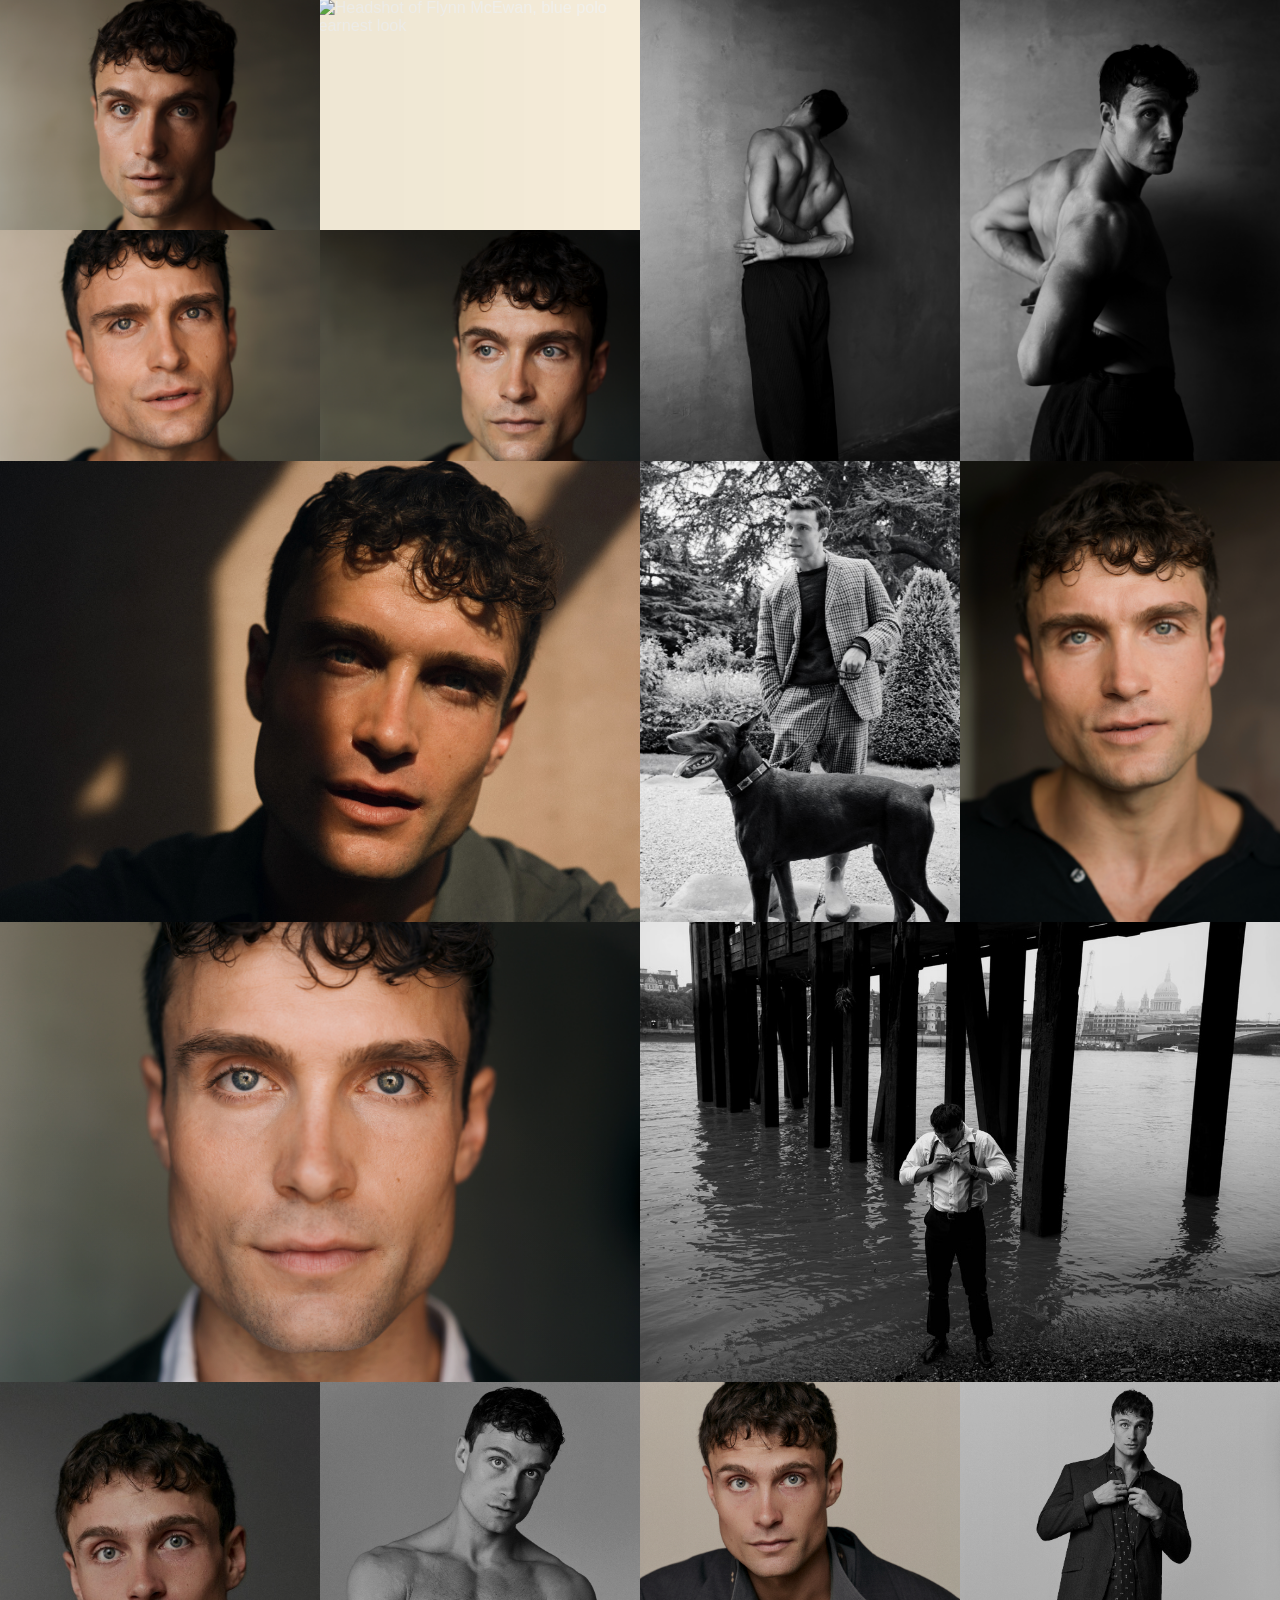
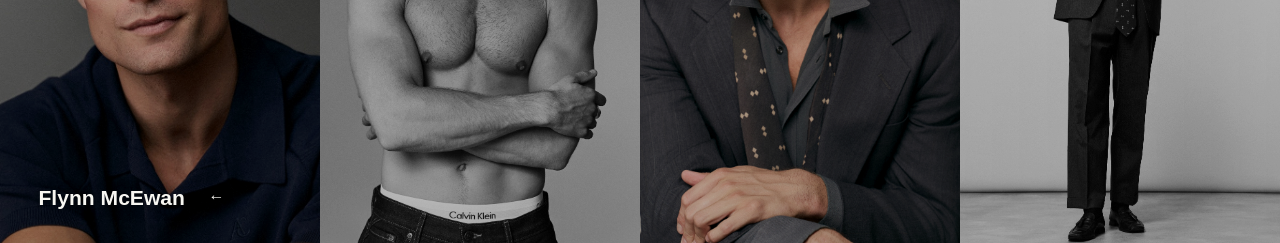
==== images.html @ 54a027a7 "Add new image to mosaic layout in images.html Added a new image of Flynn McEwan in a blue polo." ====
<!doctype html>
<html lang="en">
  <head>
    <meta charset="UTF-8" />
    <meta name="viewport" content="width=device-width, initial-scale=1" />
    <meta name="theme-color" content="#ffffff" />
    <meta name="description" content="Portraits of Flynn McEwan." />
    <title>Images — Flynn McEwan</title>
    <link rel="stylesheet" href="styles.css" />
  </head>
  <body class="images-page">
    <main class="gallery" aria-label="Portraits of Flynn McEwan">
      <div class="mosaic">
        <figure class="mosaic__tile mosaic__tile--two">
          <img src="assets/B0187670.jpg" alt="Headshot of Flynn McEwan, front on in a dark shirt" />
        </figure>
        <figure class="mosaic__tile mosaic__tile--two">
          <img src="DA51A36C-30C1-45D4-B361-B04C09EDA798_1_105_c.jpeg" alt="Headshot of Flynn McEwan, blue polo earnest look" />
        </figure>
        <figure class="mosaic__tile mosaic__tile--one">
          <img src="assets/B0188335.jpg" alt="Black-and-white rear portrait of Flynn McEwan" width="3000" height="4000" />
        </figure>
        <figure class="mosaic__tile mosaic__tile--one">
          <img src="assets/B0188324.jpg" alt="Black-and-white profile portrait of Flynn McEwan" width="3000" height="4000" />
        </figure>
        <figure class="mosaic__tile mosaic__tile--five">
          <img src="assets/B0187570.jpg" alt="Close portrait of Flynn McEwan in a dark shirt, with questioning gaze" width="3000" height="4000" fetchpriority="high" />
        </figure>
        <figure class="mosaic__tile mosaic__tile--feature">
          <img src="assets/EF08DB04-88AE-4F81-9230-47C9A27B9B78_1_201_a.jpeg" alt="Flynn shadow cropped portrait" fetchpriority="hight" />
        </figure>
        <figure class="mosaic__tile mosaic__tile--four">
          <img src="assets/B0187408.jpg" alt="Flynn headshot with side gaze" />
        </figure>
        <figure class="mosaic__tile mosaic__tile--one">
          <img src="assets/Flynn-McEwan-dog-walking.JPG" alt="Flynn McEwan walking a dog" fetchpriority="hight" />
        </figure>
        <figure class="mosaic__tile mosaic__tile--one">
          <img src="assets/CAF24A77-BF4B-4204-BDC7-1C8BFD252AB0_1_201_a.jpeg" alt="Headshot of Flynn McEwan, open mouth teeth" />
        </figure>
        <figure class="mosaic__tile mosaic__tile--eight">
          <img src="assets/B0187871.jpg" alt="Headshot of Flynn McEwan in a jacket and white shirt" width="3000" height="4000" /> 
        </figure>
        <figure class="mosaic__tile mosaic__tile--feature">
          <img src="assets/4B586543-96EA-48DA-A14D-5C4469CCB67F_1_105_c.jpeg" alt="Flynn under a bridge" fetchpriority="hight" />
        </figure>
        <figure class="mosaic__tile mosaic__tile--tall">
          <img src="assets/930F9D61-1E6C-4570-8156-E51B20BE6F86_1_105_c.jpeg" alt="Flynn McEwan in a blue polo" fetchpriority="hight" />
        </figure>
        <figure class="mosaic__tile mosaic__tile--tall">
          <img src="assets/FLYNN__ 0739 1.jpg" alt="Flynn full body shot" fetchpriority="hight" />
        </figure>
        <figure class="mosaic__tile mosaic__tile--tall">
          <img src="assets/FLYNN__ 0468.jpg" alt="Flynn in an undone suit" fetchpriority="hight" />
        </figure>
        <figure class="mosaic__tile mosaic__tile--tall">
          <img src="assets/FLYNN__ 0352 1.jpg" alt="Flynn in an undone suit, black and white" fetchpriority="hight" />
        </figure>
      </div>

      <div class="gallery__identity">
        <a class="name-link" href="index.html" aria-label="Flynn McEwan home">Flynn McEwan</a>
        <a class="home-arrow" href="index.html" aria-label="Return to home">
          <span aria-hidden="true">&#8592;</span>
        </a>
      </div>
    </main>
  </body>
</html>
---- styles.css ----
:root {
  color-scheme: dark;
  --ink: #f7f6f1;
  --surface: #171717;
  --focus: #ffe46b;
  --page-pad: clamp(1.25rem, 3vw, 3.75rem);
  --sans: Arial, Helvetica, sans-serif;
}

* {
  box-sizing: border-box;
}

html {
  min-width: 320px;
  background: var(--surface);
}

body {
  margin: 0;
  min-width: 320px;
  min-height: 100vh;
  min-height: 100svh;
  overflow-x: hidden;
  background: var(--surface);
  color: var(--ink);
  font-family: var(--sans);
  font-synthesis: none;
}

a {
  color: inherit;
  text-decoration: none;
}

a:focus-visible {
  outline: 2px solid var(--focus);
  outline-offset: 5px;
}

.skip-link {
  position: fixed;
  z-index: 20;
  top: 0.75rem;
  left: 0.75rem;
  padding: 0.7rem 0.9rem;
  transform: translateY(-180%);
  background: #111;
  color: #fff;
  font-size: 0.85rem;
  transition: transform 180ms ease;
}

.skip-link:focus {
  transform: translateY(0);
}

.landing {
  position: relative;
  min-height: 100vh;
  min-height: 100svh;
  isolation: isolate;
  overflow: hidden;
  background: #202020;
}

.landing::after {
  position: absolute;
  z-index: -1;
  content: "";
  inset: 0;
  pointer-events: none;
  background:
    linear-gradient(90deg, rgba(0, 0, 0, 0.02) 42%, rgba(0, 0, 0, 0.32) 100%),
    linear-gradient(0deg, rgba(0, 0, 0, 0.16), transparent 40%);
}

.landing__portrait {
  position: absolute;
  z-index: -2;
  inset: 0;
  display: block;
  width: 100%;
  height: 100%;
  object-fit: cover;
  object-position: 50% 32%;
  animation: portrait-in 1.1s cubic-bezier(0.2, 0.72, 0.2, 1) both;
}

.gallery {
  position: relative;
  min-height: 100vh;
  min-height: 100svh;
  overflow: hidden;
  background: #f5f1ea;
}

.mosaic {
  position: relative;
  min-height: 100vh;
  min-height: 100svh;
  display: grid;
  grid-template-columns: repeat(4, minmax(0, 1fr));
  grid-auto-rows: minmax(12rem, 18vw);
  grid-auto-flow: dense;
  gap: 0px;
  background: #faf7f2;
}

.mosaic::after {
  position: absolute;
  content: "";
  inset: 0;
  pointer-events: none;
  background:
    linear-gradient(90deg, rgba(0, 0, 0, 0.05) 30%, rgba(0, 0, 0, 0.02) 55%, rgba(0, 0, 0, 0.1) 100%),
    linear-gradient(0deg, rgba(0, 0, 0, 0.2), transparent 42%);
}

.mosaic__tile {
  min-width: 0;
  min-height: 0;
  margin: 0;
  overflow: hidden;
  background: #fcf3df;
}

.mosaic__tile--one {
  grid-row: span 2;
}

.mosaic__tile--six {
  grid-column: span 2;
}

.mosaic__tile--eight {
  grid-column: span 2;
  grid-row: span 2;
}

.mosaic__tile--wide {
  grid-column: span 2;
}

.mosaic__tile--tall {
  grid-row: span 2;
}

.mosaic__tile--feature {
  grid-column: span 2;
  grid-row: span 2;
}

.mosaic__tile img {
  display: block;
  width: 100%;
  height: 100%;
  object-fit: cover;
  filter: saturate(0.88) contrast(1.02);
  transform: scale(1.01);
  transition: filter 500ms ease, transform 900ms cubic-bezier(0.2, 0.72, 0.2, 1);
}

.mosaic__tile video {
  display: block;
  width: 100%;
  height: 100%;
  object-fit: cover;
  background:  #fcf3df;
}

.mosaic__tile--one img {
  object-position: 51% 28%;
}

.mosaic__tile--two img {
  object-position: 50% 18%;
}

.mosaic__tile--three img {
  object-position: 50% 30%;
}

.mosaic__tile--four img {
  object-position: 50% 22%;
}

.mosaic__tile--five img {
  object-position: 50% 28%;
}

.mosaic__tile:hover img {
  filter: saturate(1) contrast(1.04);
  transform: scale(1.035);
}

.name-link,
.site-nav a,
.home-arrow {
  font-weight: 700;
}

.name-link {
  display: inline-flex;
  align-items: center;
  min-height: 44px;
  font-size: clamp(1rem, 1.65vw, 1.9rem);
  line-height: 1;
}

.name-link::after,
.site-nav a::after {
  position: absolute;
  right: 0;
  bottom: -0.16em;
  left: 0;
  height: 2px;
  content: "";
  transform: scaleX(0);
  transform-origin: right;
  background: currentColor;
  transition: transform 220ms ease;
}

.name-link:hover,
.name-link:focus-visible,
.site-nav a:hover,
.site-nav a:focus-visible {
  color: #aae7ffbe;
}

.name-link--home {
  position: absolute;
  top: 20%; 
  left: 35%;
  z-index: 2;
  text-shadow: 0 1px 14px rgba(0, 0, 0, 0.35);
}

.site-nav {
  position: absolute;
  z-index: 2;
  top: 50%;
  right: var(--page-pad);
  display: flex;
  flex-direction: column;
  gap: clamp(1.5rem, 4vh, 2.75rem);
  transform: translateY(-50%);
  text-align: right;
  text-shadow: 0 1px 14px rgba(0, 0, 0, 0.45);
}

.site-nav__group {
  display: flex;
  flex-direction: column;
  align-items: flex-end;
  gap: clamp(0.25rem, 0.75vh, 0.65rem);
  margin: 0;
  padding: 0;
  list-style: none;
}

.site-nav a {
  position: relative;
  display: inline-block;
  font-size: clamp(0.92rem, 1.55vw, 1.75rem);
  line-height: 1.05;
  transition: color 220ms ease;
}

.landing .name-link,
.landing .site-nav {
  opacity: 0;
  animation: settle-in 700ms 180ms cubic-bezier(0.2, 0.72, 0.2, 1) forwards;
}

.landing .site-nav {
  animation-delay: 320ms;
}

@keyframes settle-in {
  from {
    opacity: 0;
    transform: translateY(calc(-50% + 12px));
  }
  to {
    opacity: 1;
    transform: translateY(-50%);
  }
}

.landing .name-link {
  animation-name: settle-name;
}

@keyframes settle-name {
  from {
    opacity: 0;
    transform: translateY(12px);
  }
  to {
    opacity: 1;
    transform: translateY(0);
  }
}

.bio-page {
  overflow: hidden;
}

.bio {
  position: relative;
  display: grid;
  min-height: 100vh;
  min-height: 100svh;
  place-items: center;
  overflow: hidden;
  background: #171717;
}

.bio::after {
  position: absolute;
  content: "";
  inset: 0;
  pointer-events: none;
  background:
    linear-gradient(180deg, transparent 58%, rgba(0, 0, 0, 0.48) 100%),
    linear-gradient(90deg, rgba(0, 0, 0, 0.16), transparent 40%);
}

.bio__portrait {
  width: 100%;
  height: 100vh;
  height: 100svh;
  object-fit: cover;
  object-position: 50% 34%;
  animation: portrait-in 1.1s cubic-bezier(0.2, 0.72, 0.2, 1) both;
}

@keyframes portrait-in {
  from {
    opacity: 0;
    transform: scale(1.025);
  }
  to {
    opacity: 1;
    transform: scale(1);
  }
}

.bio__line {
  position: absolute;
  z-index: 2;
  top: 49%;
  left: 66%;
  margin: 0;
  font-size: clamp(0.9rem, 1.2vw, 1.35rem);
  line-height: 1;
  text-transform: lowercase;
  text-shadow: 0 1px 14px rgba(0, 0, 0, 0.35);
  opacity: 0;
  animation: line-in 600ms 480ms ease-out forwards;
}

.press-page .bio__portrait {
  object-position: 50% 0%;
}

.press-page .bio__line {
  top: 46%;
  left: 69%;
}

@keyframes line-in {
  from {
    opacity: 0;
    transform: translateY(8px);
  }
  to {
    opacity: 1;
    transform: translateY(0);
  }
}

.bio__identity {
  position: absolute;
  z-index: 2;
  bottom: max(1.5rem, env(safe-area-inset-bottom));
  left: var(--page-pad);
  display: flex;
  align-items: center;
  gap: 0.6rem;
  text-shadow: 0 1px 14px rgba(0, 0, 0, 0.4);
}

.gallery__identity {
  position: absolute;
  z-index: 3;
  bottom: max(1.5rem, env(safe-area-inset-bottom));
  left: var(--page-pad);
  display: flex;
  align-items: center;
  gap: 0.6rem;
  text-shadow: 0 1px 14px rgba(0, 0, 0, 0.55);
}

.gallery__identity .name-link {
  position: relative;
}

.bio__identity .name-link {
  position: relative;
}

.home-arrow {
  display: grid;
  width: 44px;
  height: 44px;
  place-items: center;
  font-size: 1rem;
  transition: transform 180ms ease;
}

.home-arrow:hover,
.home-arrow:focus-visible {
  transform: translateX(-4px);
}

@media (max-width: 720px) {
  .landing {
    min-height: 100svh;
  }

  .mosaic {
    grid-template-columns: repeat(2, minmax(0, 1fr));
    grid-auto-rows: minmax(10rem, 44vw);
  }

  .mosaic::after {
    background:
      linear-gradient(180deg, rgba(0, 0, 0, 0.04) 38%, rgba(0, 0, 0, 0.5) 100%),
      linear-gradient(90deg, transparent, rgba(0, 0, 0, 0.1));
  }

  .name-link--home {
    top: auto;
    bottom: calc(max(1.35rem, env(safe-area-inset-bottom)) + 0.15rem);
    left: var(--page-pad);
    font-size: 1.06rem;
  }

  .site-nav {
    top: auto;
    right: var(--page-pad);
    bottom: max(1.35rem, env(safe-area-inset-bottom));
    gap: 0.65rem;
    transform: none;
  }

  .site-nav__group {
    gap: 0
  }

  .site-nav a {
    min-height: 24px;
    font-size: 0.76rem;
    line-height: 1.1;
  }

  .landing .site-nav {
    animation-name: settle-mobile-nav;
  }

  @keyframes settle-mobile-nav {
    from {
      opacity: 0;
      transform: translateY(12px);
    }
    to {
      opacity: 1;
      transform: translateY(0);
    }
  }

  .bio__portrait {
    object-position: 53% 50%;
  }

  .bio__line {
    top: 26%;
    right: var(--page-pad);
    left: auto;
    font-size: 0.9rem;
  }

  .press-page .bio__line {
    top: 23%;
    right: calc(var(--page-pad) * 0.75);
  }

  .bio__identity {
    right: var(--page-pad);
    justify-content: space-between;
  }

  .gallery__identity {
    right: var(--page-pad);
    justify-content: space-between;
  }

  .gallery__identity .name-link {
    font-size: 1rem;
  }

  .bio__identity .name-link {
    font-size: 1rem;
  }
}

@media (hover: none) {
  .mosaic__tile:hover img {
    filter: saturate(0.88) contrast(1.02);
    transform: scale(1.01);
  }
}

@media (prefers-reduced-motion: reduce) {
  *,
  *::before,
  *::after {
    scroll-behavior: auto !important;
    animation-duration: 0.01ms !important;
    animation-delay: 0ms !important;
    transition-duration: 0.01ms !important;
  }
}

@media (forced-colors: active) {
  .mosaic::after,
  .bio::after {
    display: none;
  }

  .name-link,
  .site-nav,
  .bio__line,
  .bio__identity {
    padding: 0.2rem;
    background: Canvas;
    color: CanvasText;
    text-shadow: none;
  }
}
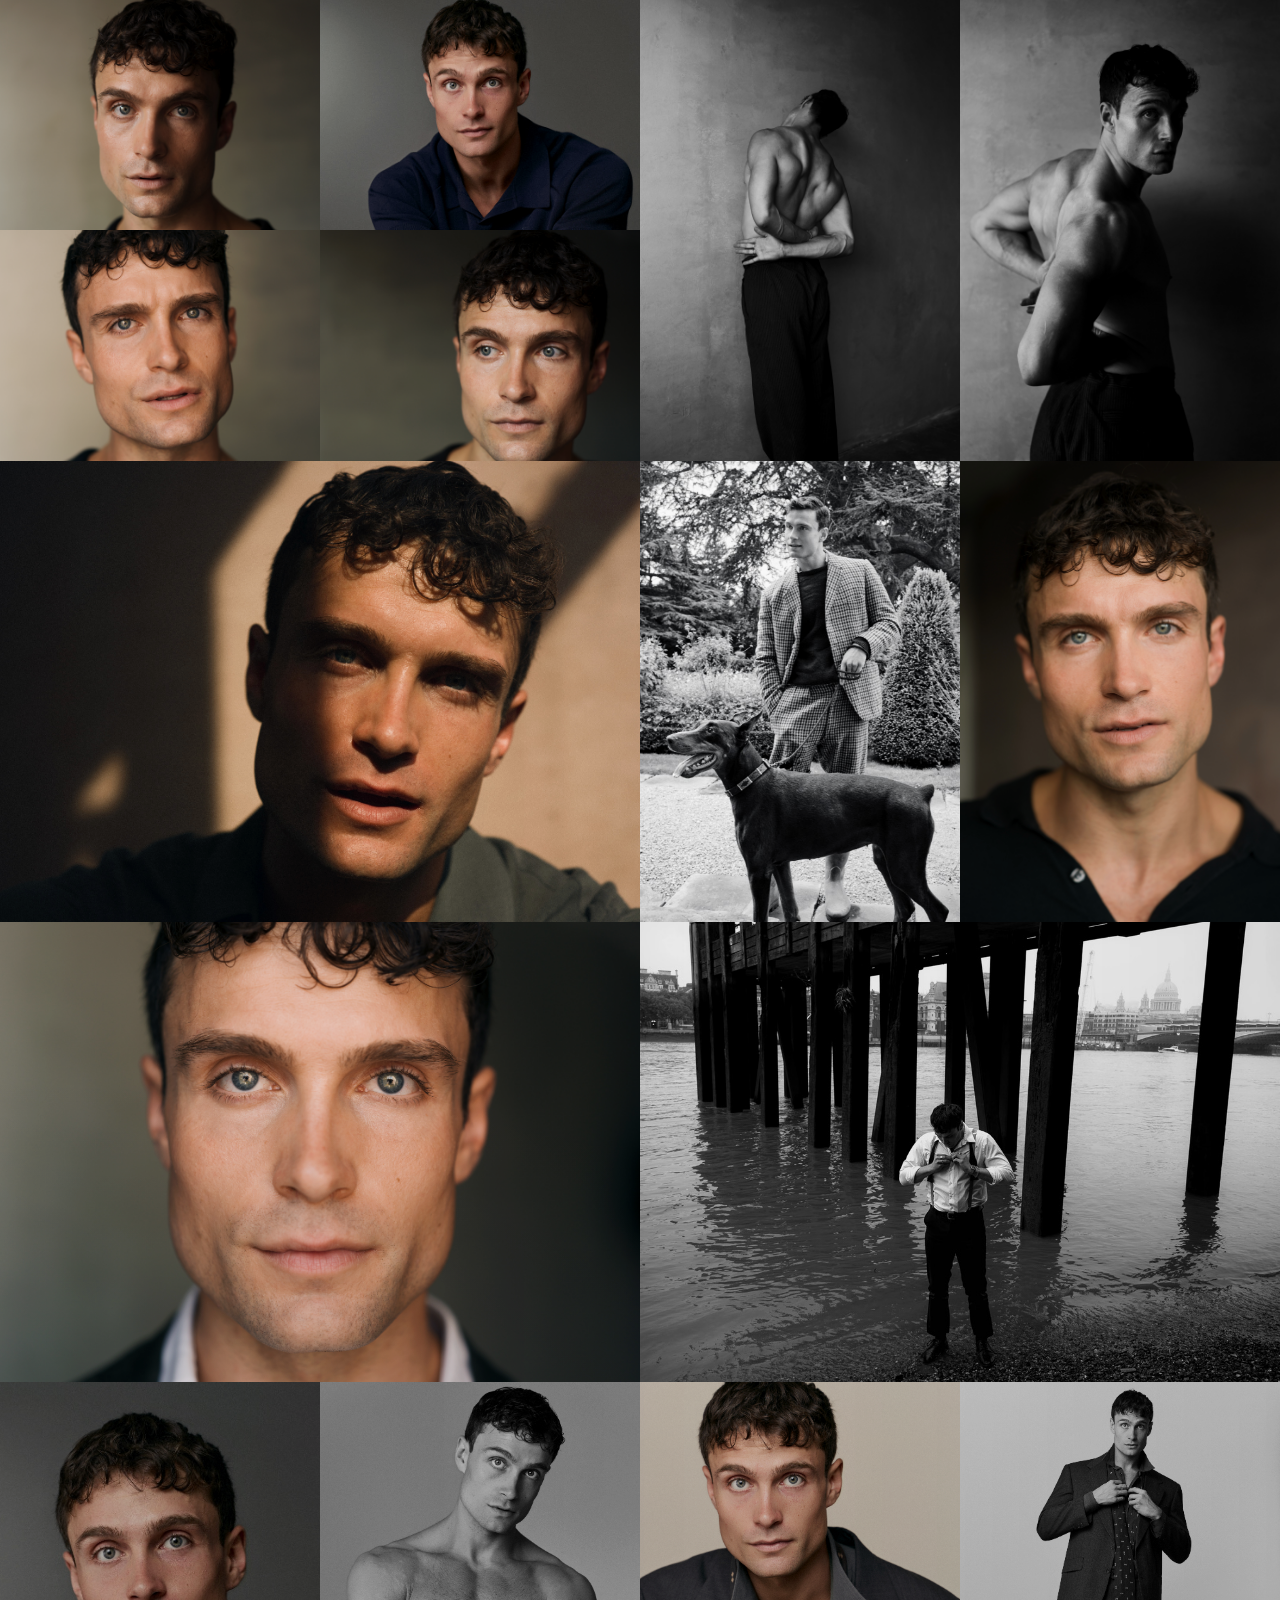
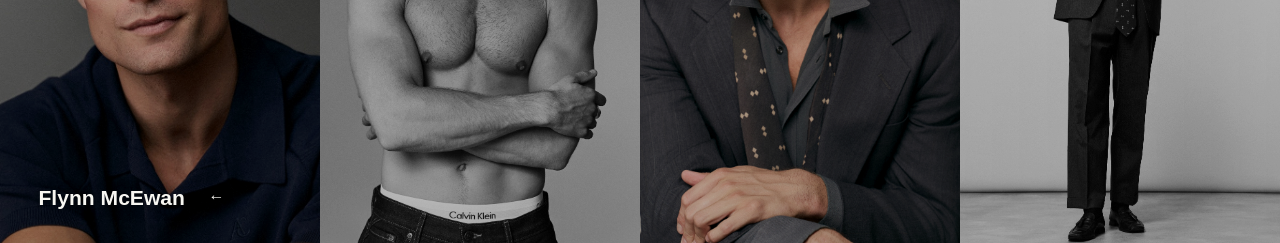
==== commit 3e17c4c7: "Update image source path in images.html" ====
--- a/images.html
+++ b/images.html
@@ -15,7 +15,7 @@
           <img src="assets/B0187670.jpg" alt="Headshot of Flynn McEwan, front on in a dark shirt" />
         </figure>
         <figure class="mosaic__tile mosaic__tile--two">
-          <img src="DA51A36C-30C1-45D4-B361-B04C09EDA798_1_105_c.jpeg" alt="Headshot of Flynn McEwan, blue polo earnest look" />
+          <img src="assets/DA51A36C-30C1-45D4-B361-B04C09EDA798_1_105_c.jpeg" alt="Headshot of Flynn McEwan, blue polo earnest look" />
         </figure>
         <figure class="mosaic__tile mosaic__tile--one">
           <img src="assets/B0188335.jpg" alt="Black-and-white rear portrait of Flynn McEwan" width="3000" height="4000" />
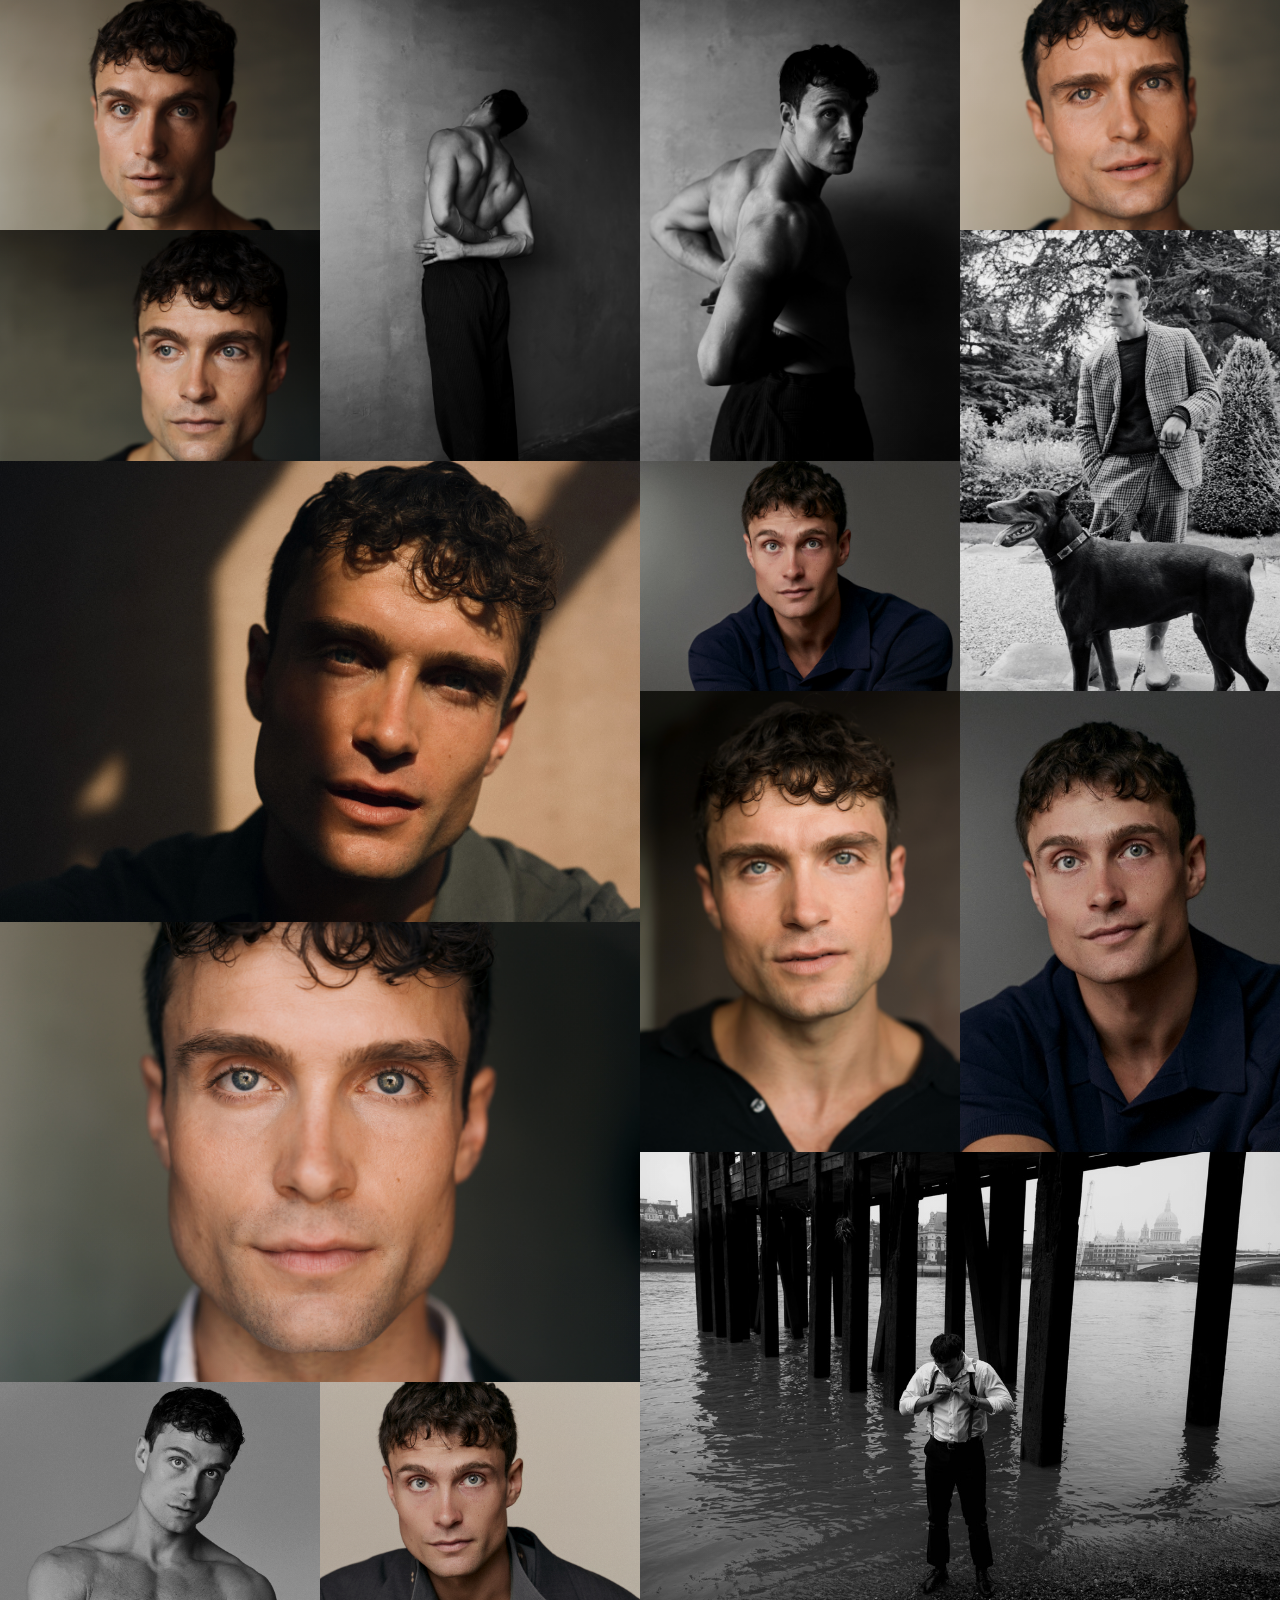
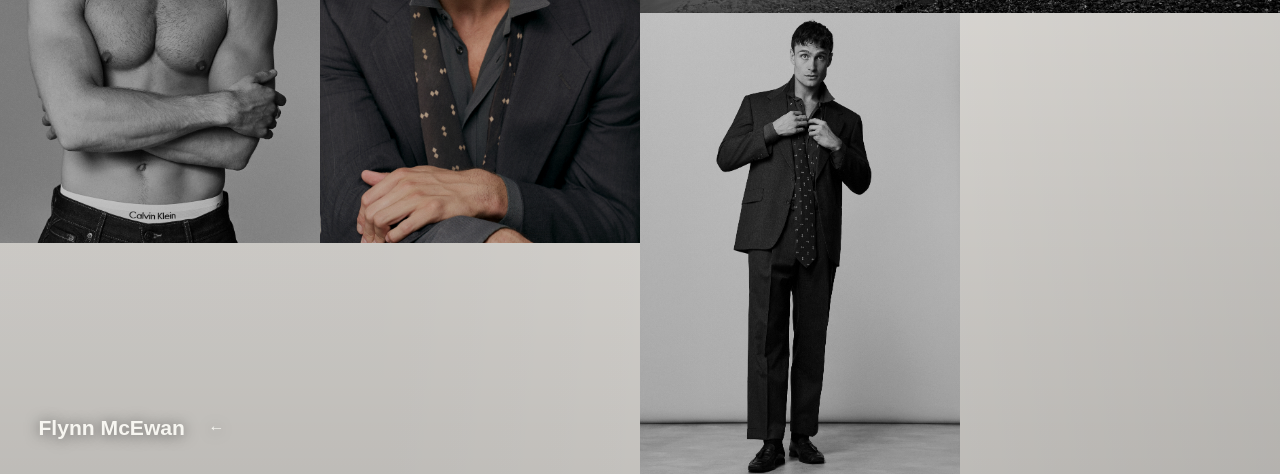
==== commit 292cc104: "Restore image of Flynn McEwan in blue polo Restored an image of Flynn McEwan in a blue polo shirt to" ====
--- a/images.html
+++ b/images.html
@@ -13,9 +13,6 @@
       <div class="mosaic">
         <figure class="mosaic__tile mosaic__tile--two">
           <img src="assets/B0187670.jpg" alt="Headshot of Flynn McEwan, front on in a dark shirt" />
-        </figure>
-        <figure class="mosaic__tile mosaic__tile--two">
-          <img src="assets/DA51A36C-30C1-45D4-B361-B04C09EDA798_1_105_c.jpeg" alt="Headshot of Flynn McEwan, blue polo earnest look" />
         </figure>
         <figure class="mosaic__tile mosaic__tile--one">
           <img src="assets/B0188335.jpg" alt="Black-and-white rear portrait of Flynn McEwan" width="3000" height="4000" />
@@ -34,6 +31,9 @@
         </figure>
         <figure class="mosaic__tile mosaic__tile--one">
           <img src="assets/Flynn-McEwan-dog-walking.JPG" alt="Flynn McEwan walking a dog" fetchpriority="hight" />
+        </figure>
+        <figure class="mosaic__tile mosaic__tile--two">
+          <img src="assets/DA51A36C-30C1-45D4-B361-B04C09EDA798_1_105_c.jpeg" alt="Headshot of Flynn McEwan, blue polo earnest look" />
         </figure>
         <figure class="mosaic__tile mosaic__tile--one">
           <img src="assets/CAF24A77-BF4B-4204-BDC7-1C8BFD252AB0_1_201_a.jpeg" alt="Headshot of Flynn McEwan, open mouth teeth" />
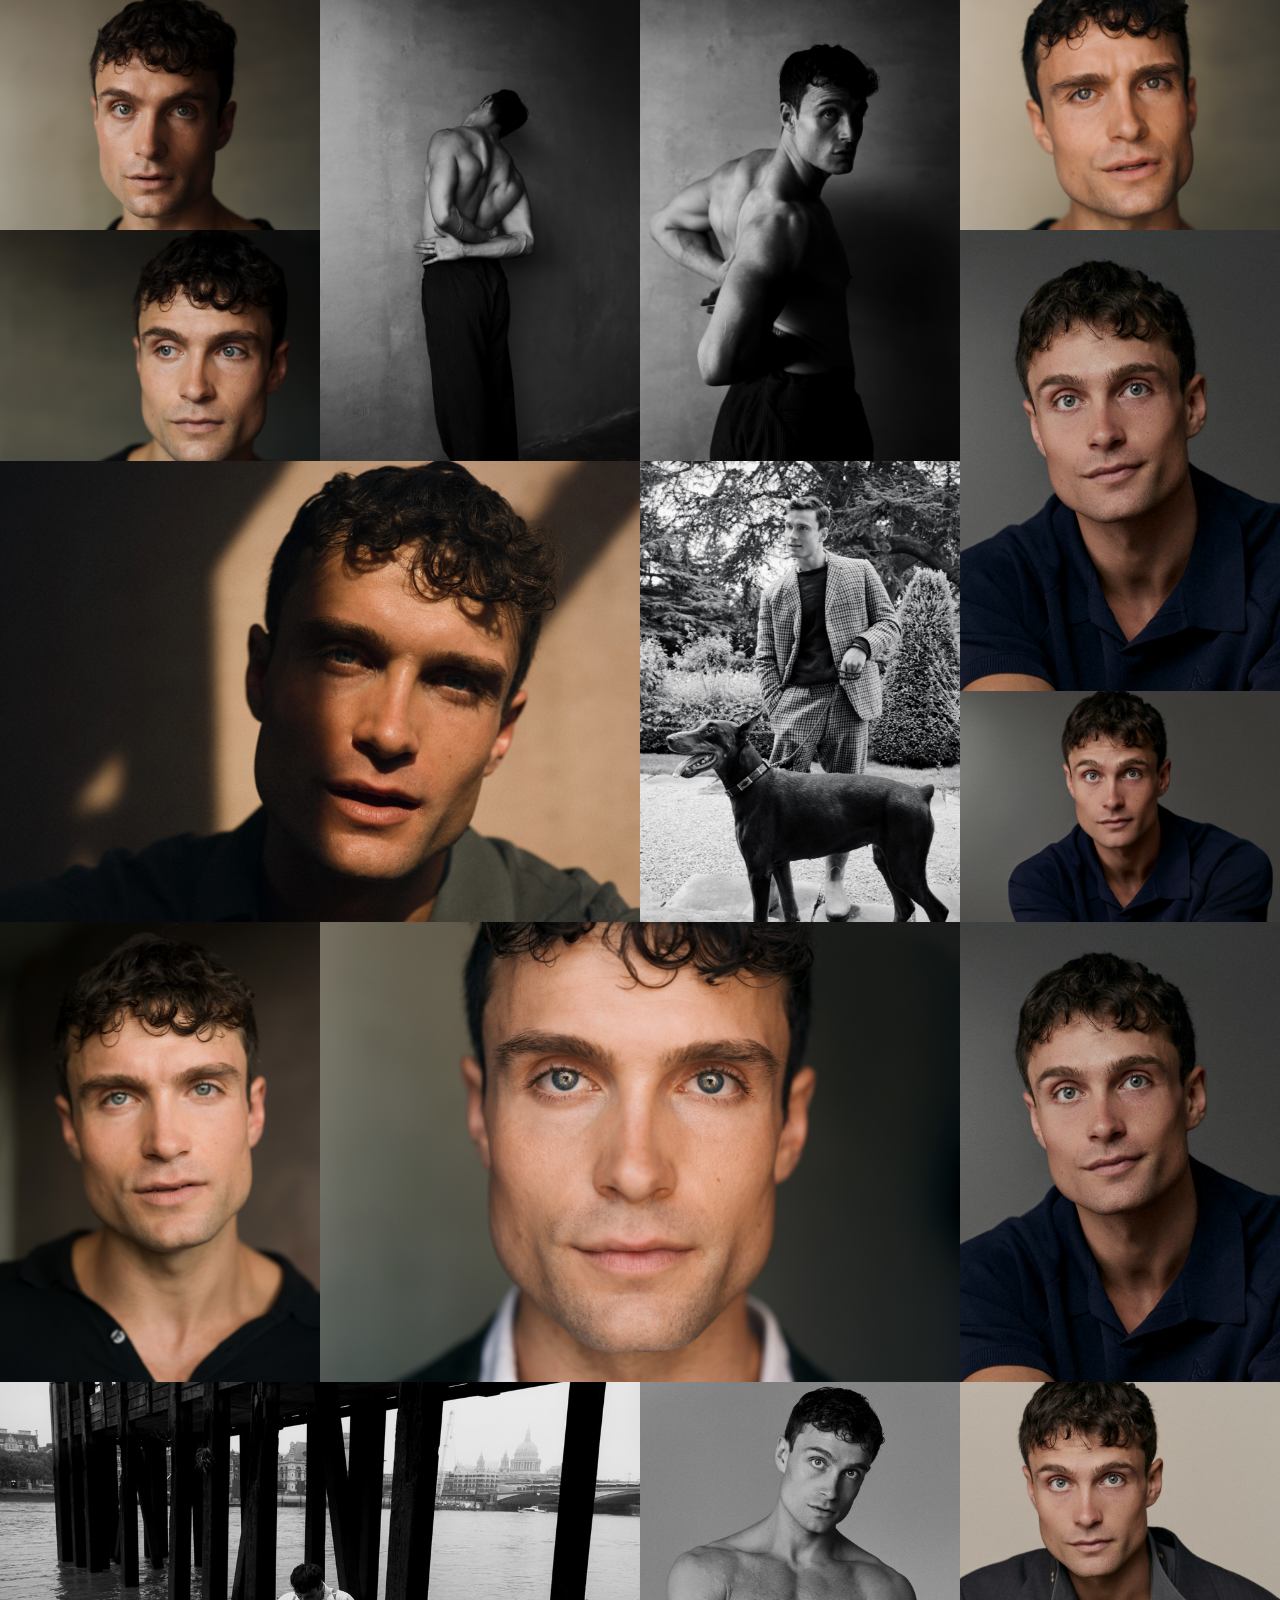
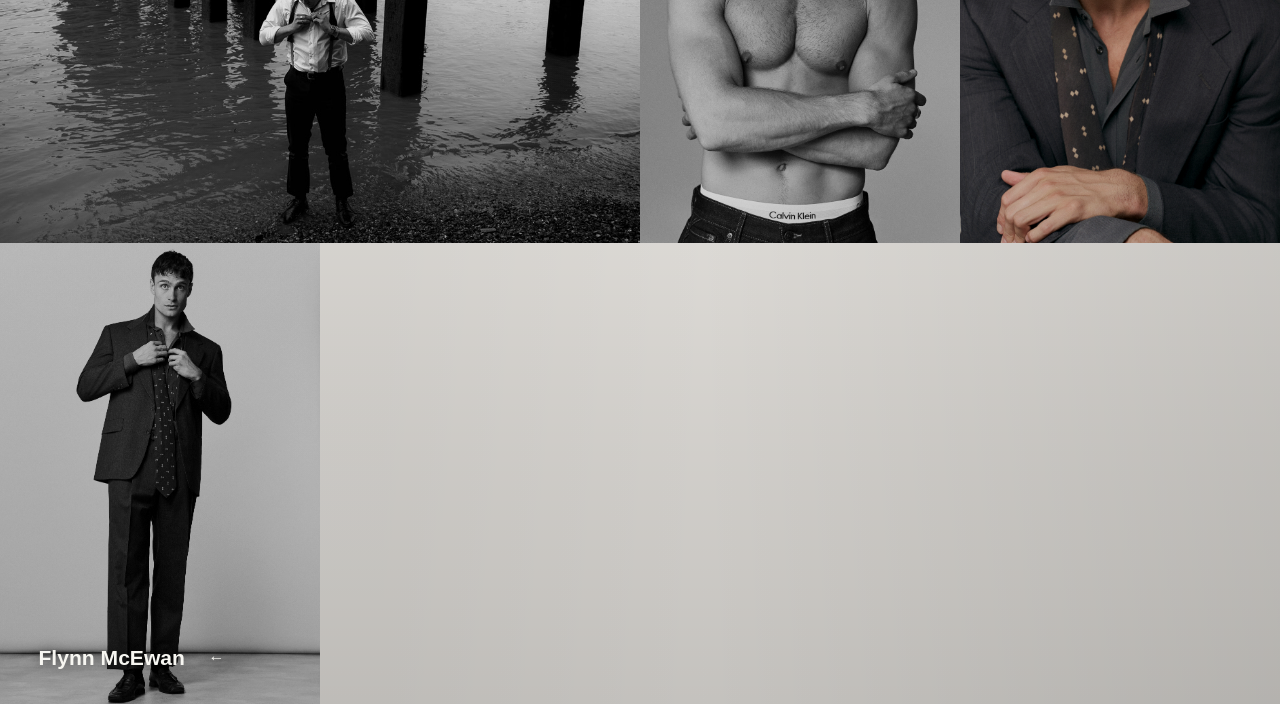
==== commit 06ad2328: "Add tall mosaic tile for Flynn McEwan image Added a new tall mosaic tile figure with an image of Fly" ====
--- a/images.html
+++ b/images.html
@@ -28,6 +28,9 @@
         </figure>
         <figure class="mosaic__tile mosaic__tile--four">
           <img src="assets/B0187408.jpg" alt="Flynn headshot with side gaze" />
+        </figure>
+        <figure class="mosaic__tile mosaic__tile--tall">
+          <img src="assets/930F9D61-1E6C-4570-8156-E51B20BE6F86_1_105_c.jpeg" alt="Flynn McEwan in a blue polo" fetchpriority="hight" />
         </figure>
         <figure class="mosaic__tile mosaic__tile--one">
           <img src="assets/Flynn-McEwan-dog-walking.JPG" alt="Flynn McEwan walking a dog" fetchpriority="hight" />
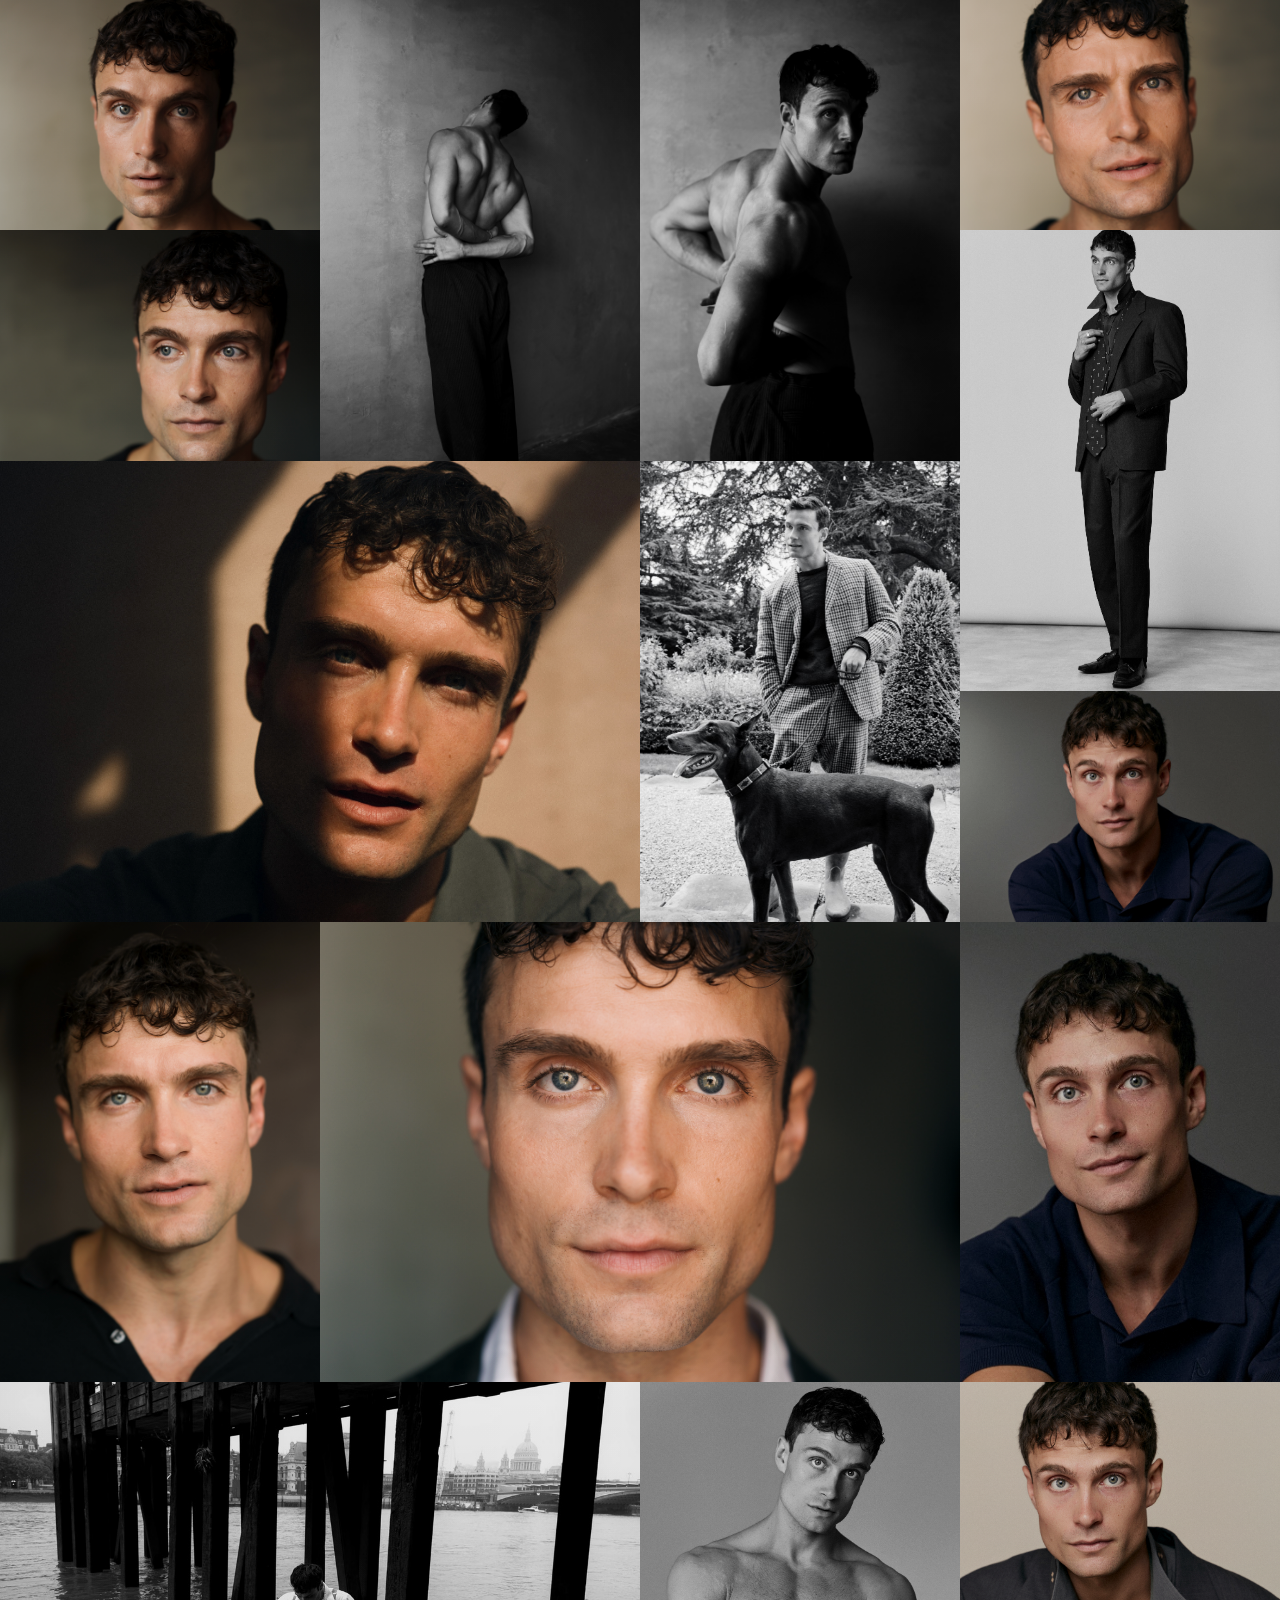
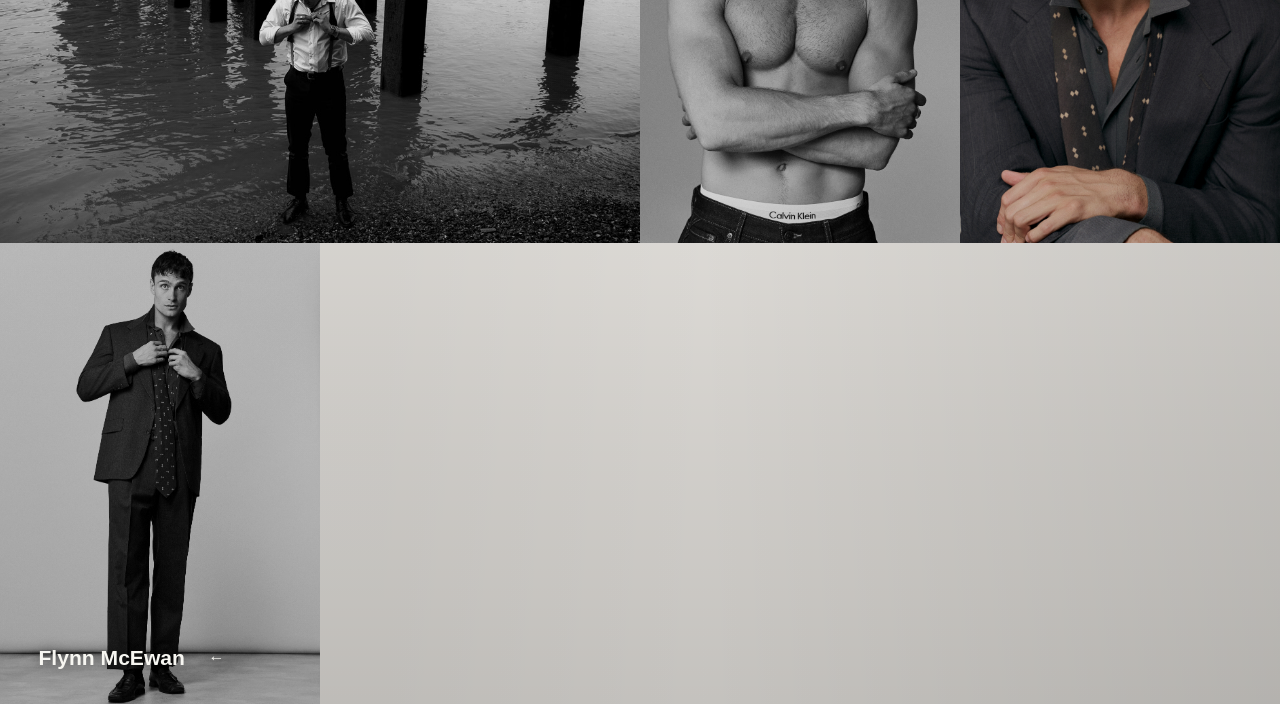
==== commit 2c297d6e: "Replace image in images.html with new profile photo" ====
--- a/images.html
+++ b/images.html
@@ -30,7 +30,7 @@
           <img src="assets/B0187408.jpg" alt="Flynn headshot with side gaze" />
         </figure>
         <figure class="mosaic__tile mosaic__tile--tall">
-          <img src="assets/930F9D61-1E6C-4570-8156-E51B20BE6F86_1_105_c.jpeg" alt="Flynn McEwan in a blue polo" fetchpriority="hight" />
+          <img src="assets/FLYNN__ 0358 1.jpg" alt="Flynn McEwan black and white profile suit undone" fetchpriority="hight" />
         </figure>
         <figure class="mosaic__tile mosaic__tile--one">
           <img src="assets/Flynn-McEwan-dog-walking.JPG" alt="Flynn McEwan walking a dog" fetchpriority="hight" />
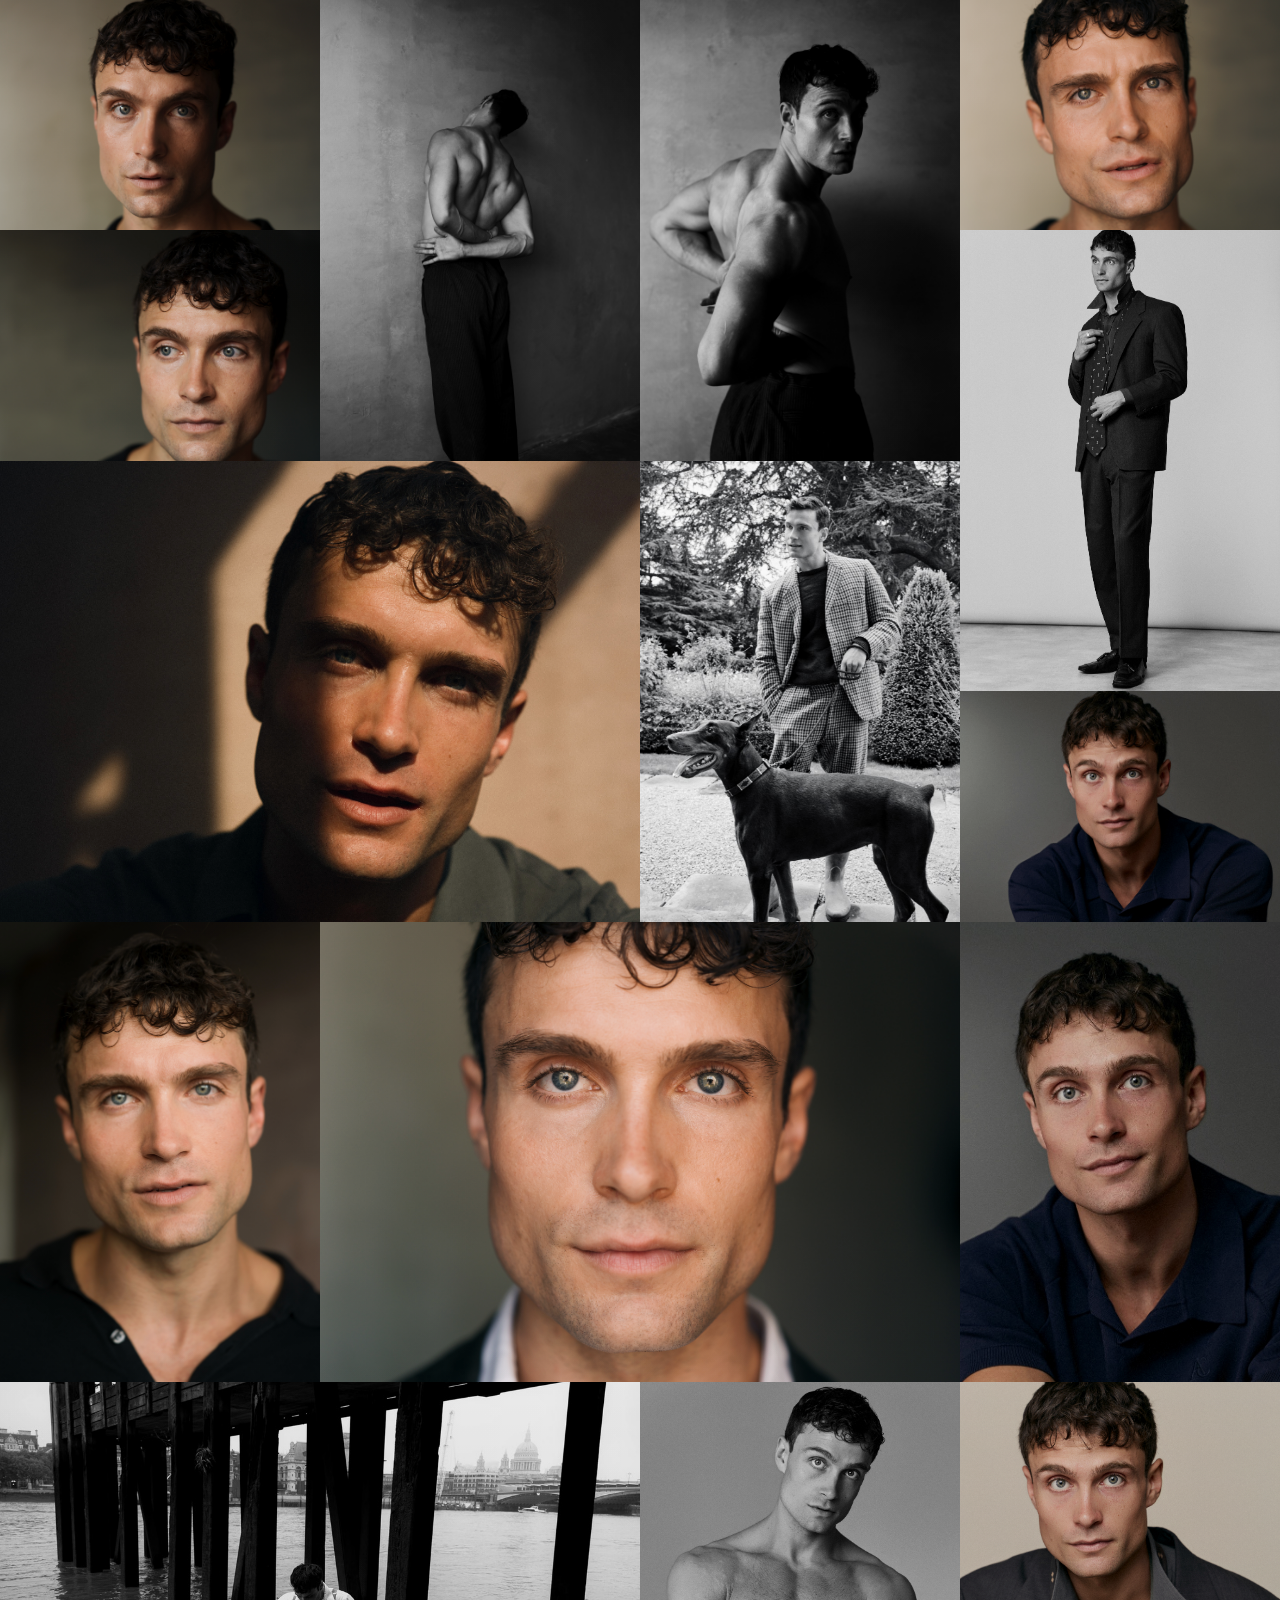
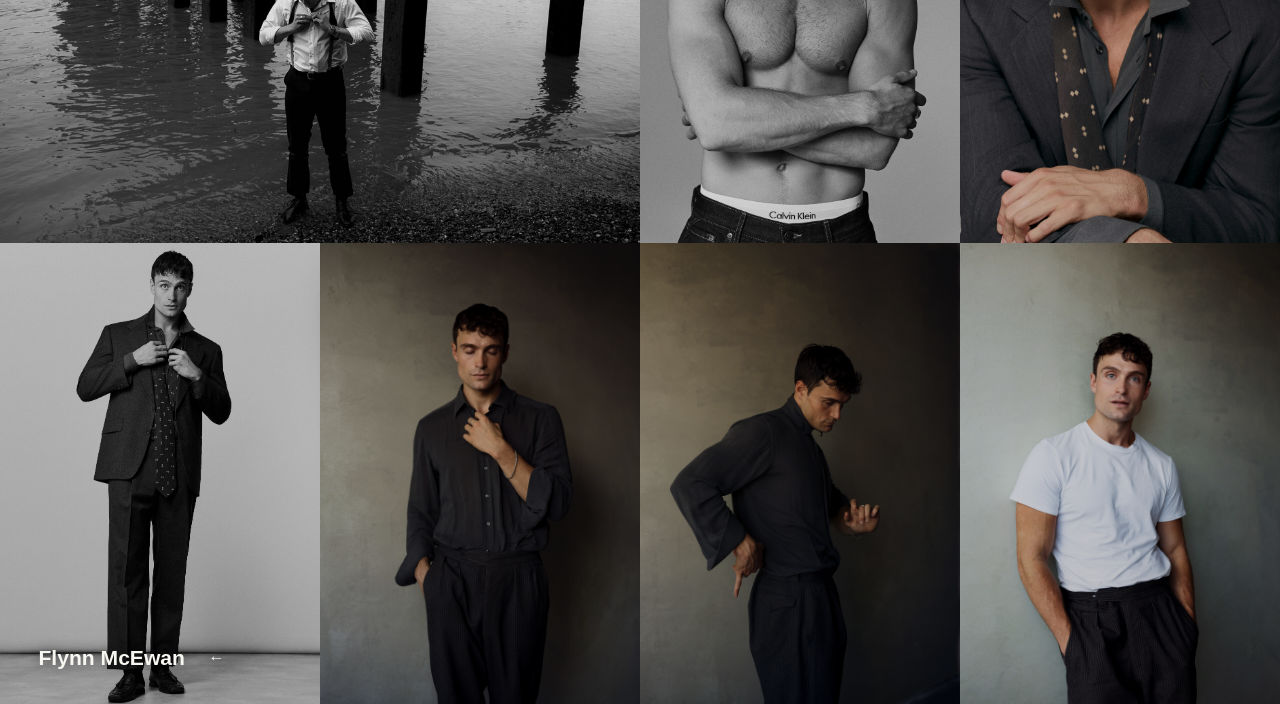
==== commit 707ec40b: "Add more image figures for Flynn Added additional image figures for Flynn in various outfits." ====
--- a/images.html
+++ b/images.html
@@ -59,6 +59,15 @@
         <figure class="mosaic__tile mosaic__tile--tall">
           <img src="assets/FLYNN__ 0352 1.jpg" alt="Flynn in an undone suit, black and white" fetchpriority="hight" />
         </figure>
+        <figure class="mosaic__tile mosaic__tile--tall">
+          <img src="assets/B0188049.jpg" alt="Flynn grey shirt dancing" fetchpriority="hight" />
+        </figure>
+        <figure class="mosaic__tile mosaic__tile--tall">
+          <img src="assets/B0188124.jpg" alt="Flynn grey shirt dancing 2" fetchpriority="hight" />
+        </figure>
+        <figure class="mosaic__tile mosaic__tile--tall">
+          <img src="assets/GFXS3183.jpg" alt="Flynn white shirt" fetchpriority="hight" />
+        </figure>
       </div>
 
       <div class="gallery__identity">
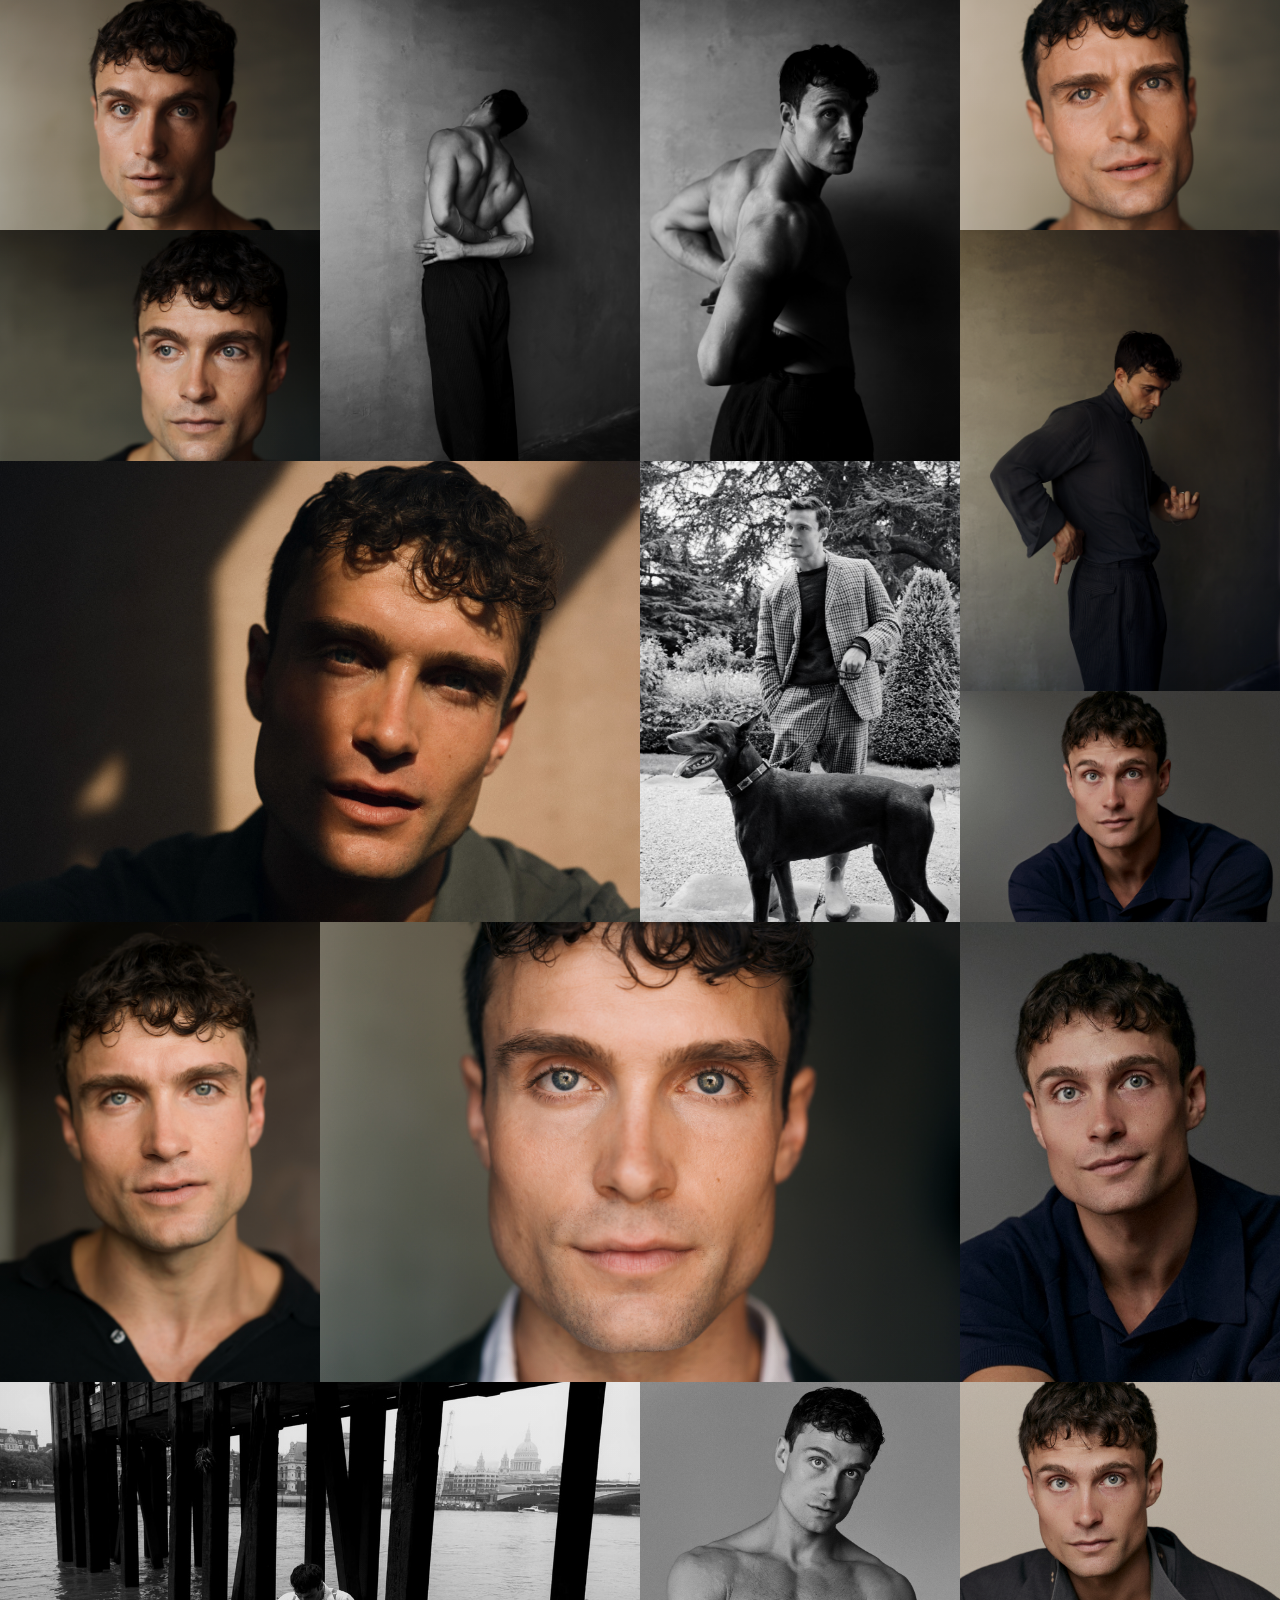
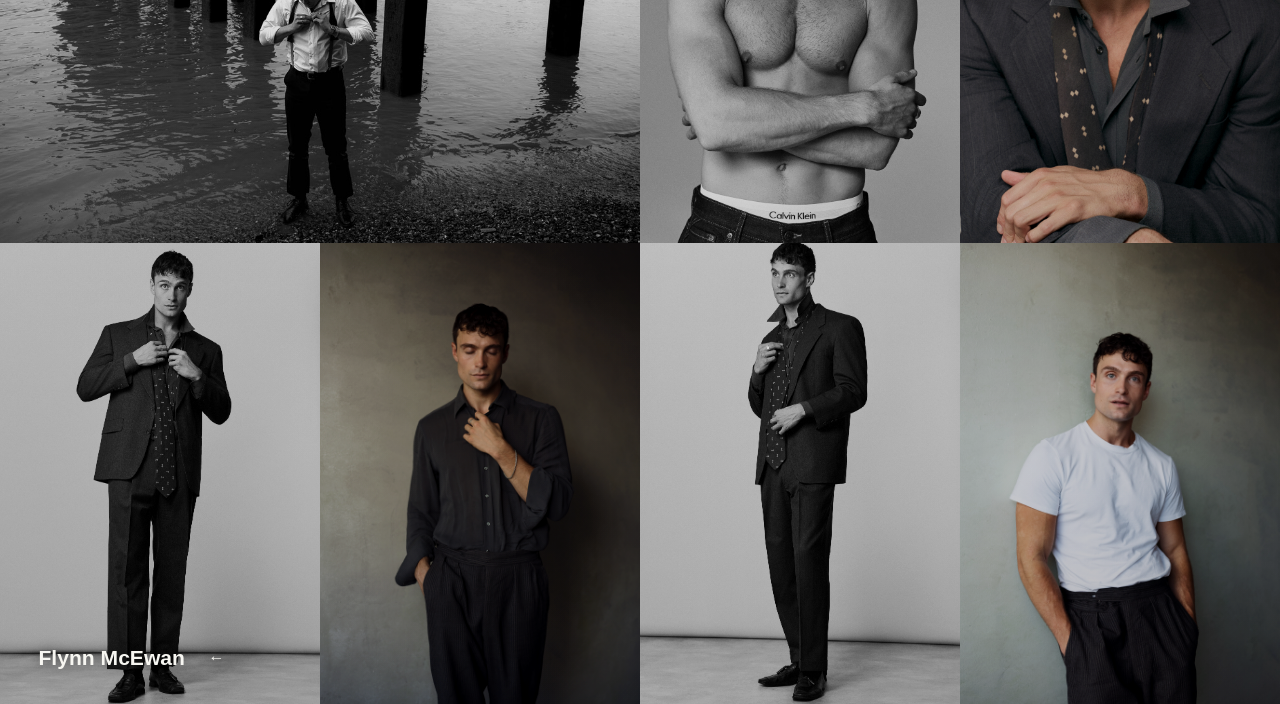
==== commit 28768ae1: "Replace images and update alt attributes Updated image sources and alt text for better accuracy." ====
--- a/images.html
+++ b/images.html
@@ -30,7 +30,7 @@
           <img src="assets/B0187408.jpg" alt="Flynn headshot with side gaze" />
         </figure>
         <figure class="mosaic__tile mosaic__tile--tall">
-          <img src="assets/FLYNN__ 0358 1.jpg" alt="Flynn McEwan black and white profile suit undone" fetchpriority="hight" />
+          <img src="assets/B0188124.jpg" alt="Flynn grey shirt dancing" fetchpriority="hight" />
         </figure>
         <figure class="mosaic__tile mosaic__tile--one">
           <img src="assets/Flynn-McEwan-dog-walking.JPG" alt="Flynn McEwan walking a dog" fetchpriority="hight" />
@@ -60,10 +60,10 @@
           <img src="assets/FLYNN__ 0352 1.jpg" alt="Flynn in an undone suit, black and white" fetchpriority="hight" />
         </figure>
         <figure class="mosaic__tile mosaic__tile--tall">
-          <img src="assets/B0188049.jpg" alt="Flynn grey shirt dancing" fetchpriority="hight" />
+          <img src="assets/B0188049.jpg" alt="Flynn grey shirt eyes closed" fetchpriority="hight" />
         </figure>
         <figure class="mosaic__tile mosaic__tile--tall">
-          <img src="assets/B0188124.jpg" alt="Flynn grey shirt dancing 2" fetchpriority="hight" />
+          <img src="assets/FLYNN__ 0358 1.jpg" alt="Flynn McEwan black and white profile suit undone" fetchpriority="hight" />
         </figure>
         <figure class="mosaic__tile mosaic__tile--tall">
           <img src="assets/GFXS3183.jpg" alt="Flynn white shirt" fetchpriority="hight" />
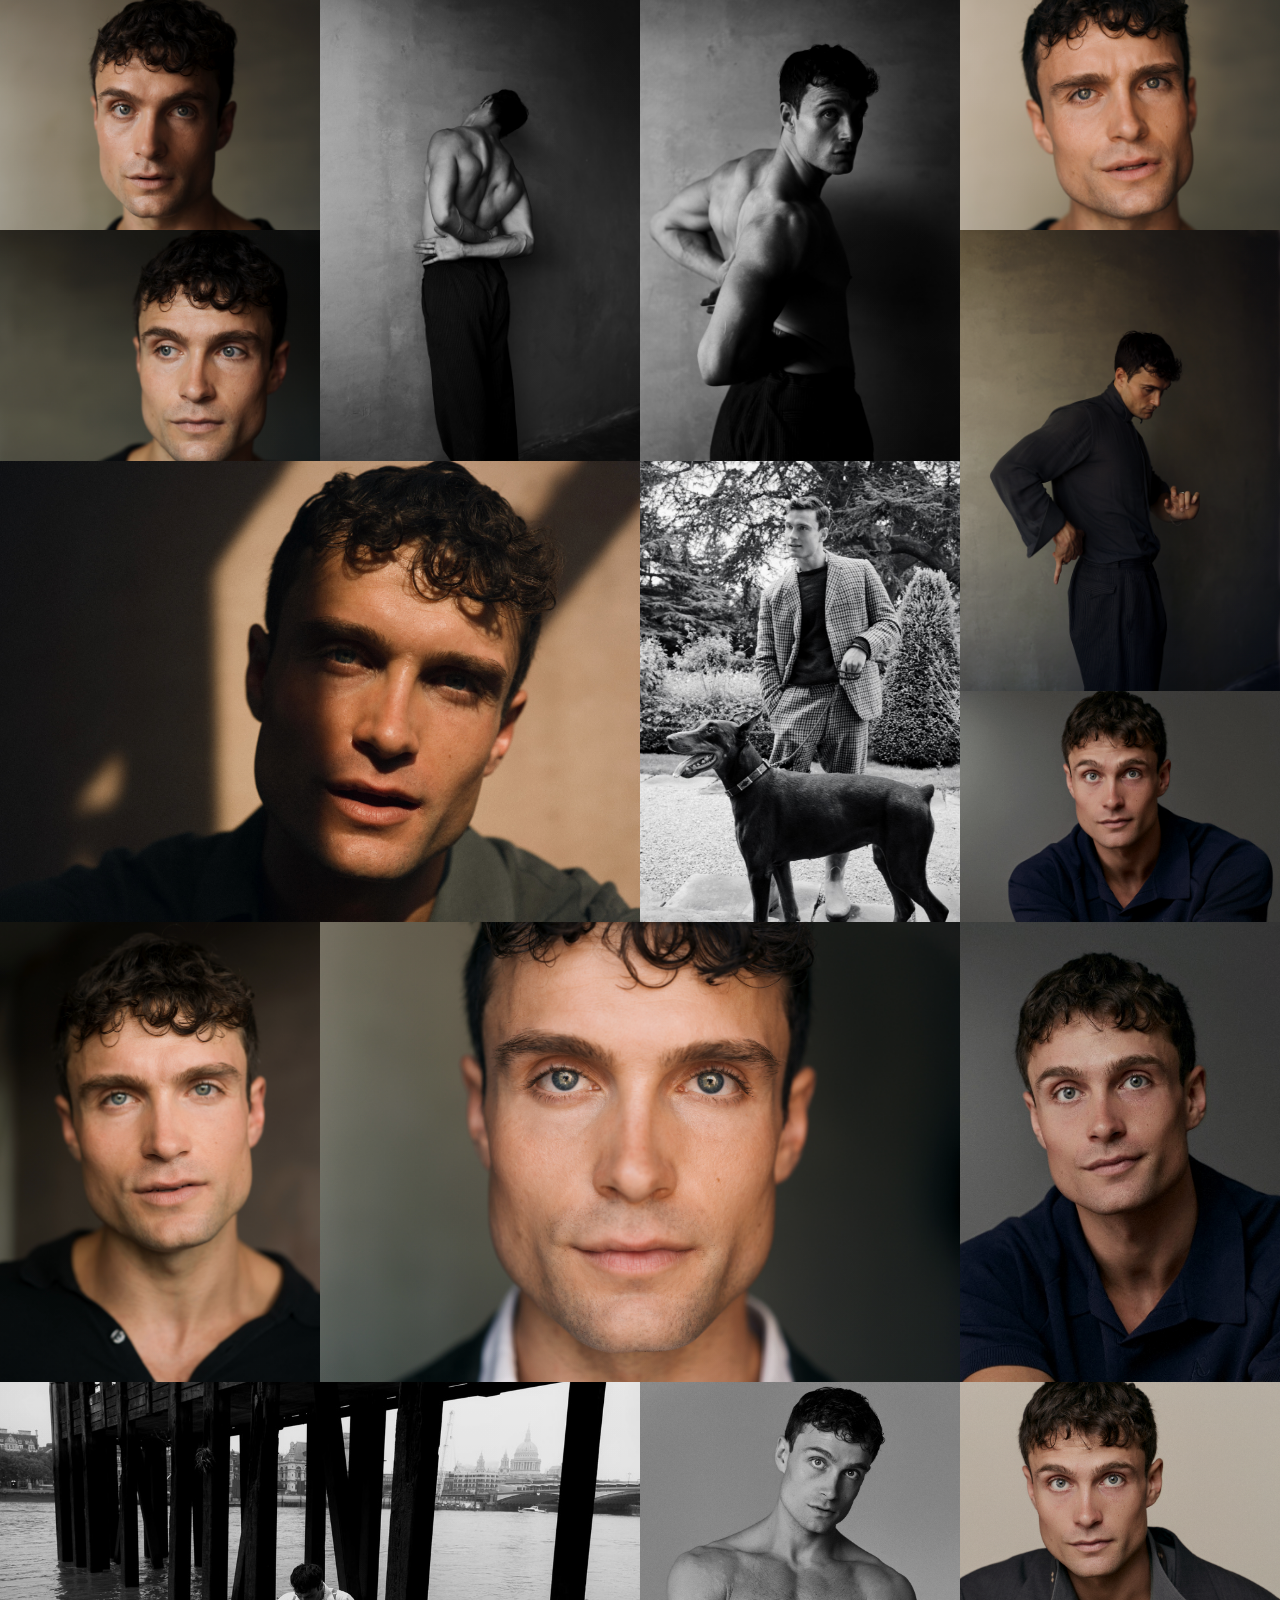
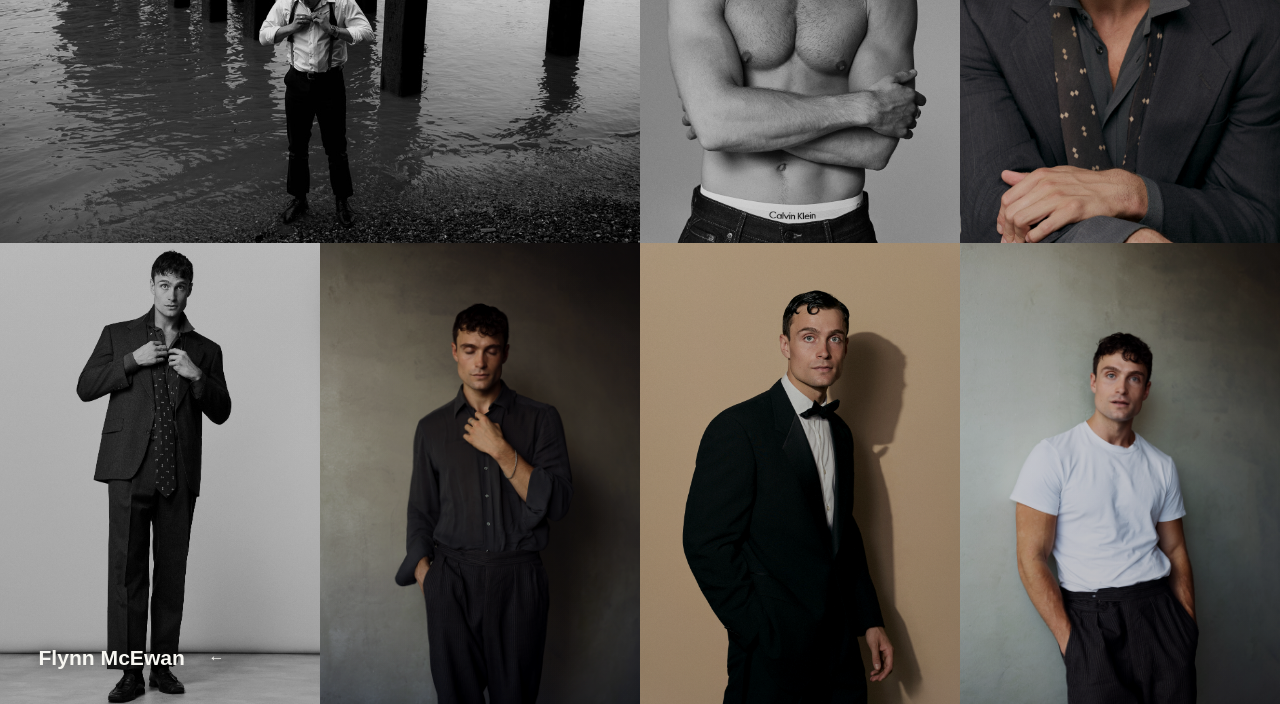
==== commit 213c6b11: "Replace image in images.html with new photo" ====
--- a/images.html
+++ b/images.html
@@ -63,7 +63,7 @@
           <img src="assets/B0188049.jpg" alt="Flynn grey shirt eyes closed" fetchpriority="hight" />
         </figure>
         <figure class="mosaic__tile mosaic__tile--tall">
-          <img src="assets/FLYNN__ 0358 1.jpg" alt="Flynn McEwan black and white profile suit undone" fetchpriority="hight" />
+          <img src="assets/FLYNN__ 0937.jpg" alt="Flynn McEwan gatsby hair tuxedo" fetchpriority="hight" />
         </figure>
         <figure class="mosaic__tile mosaic__tile--tall">
           <img src="assets/GFXS3183.jpg" alt="Flynn white shirt" fetchpriority="hight" />
